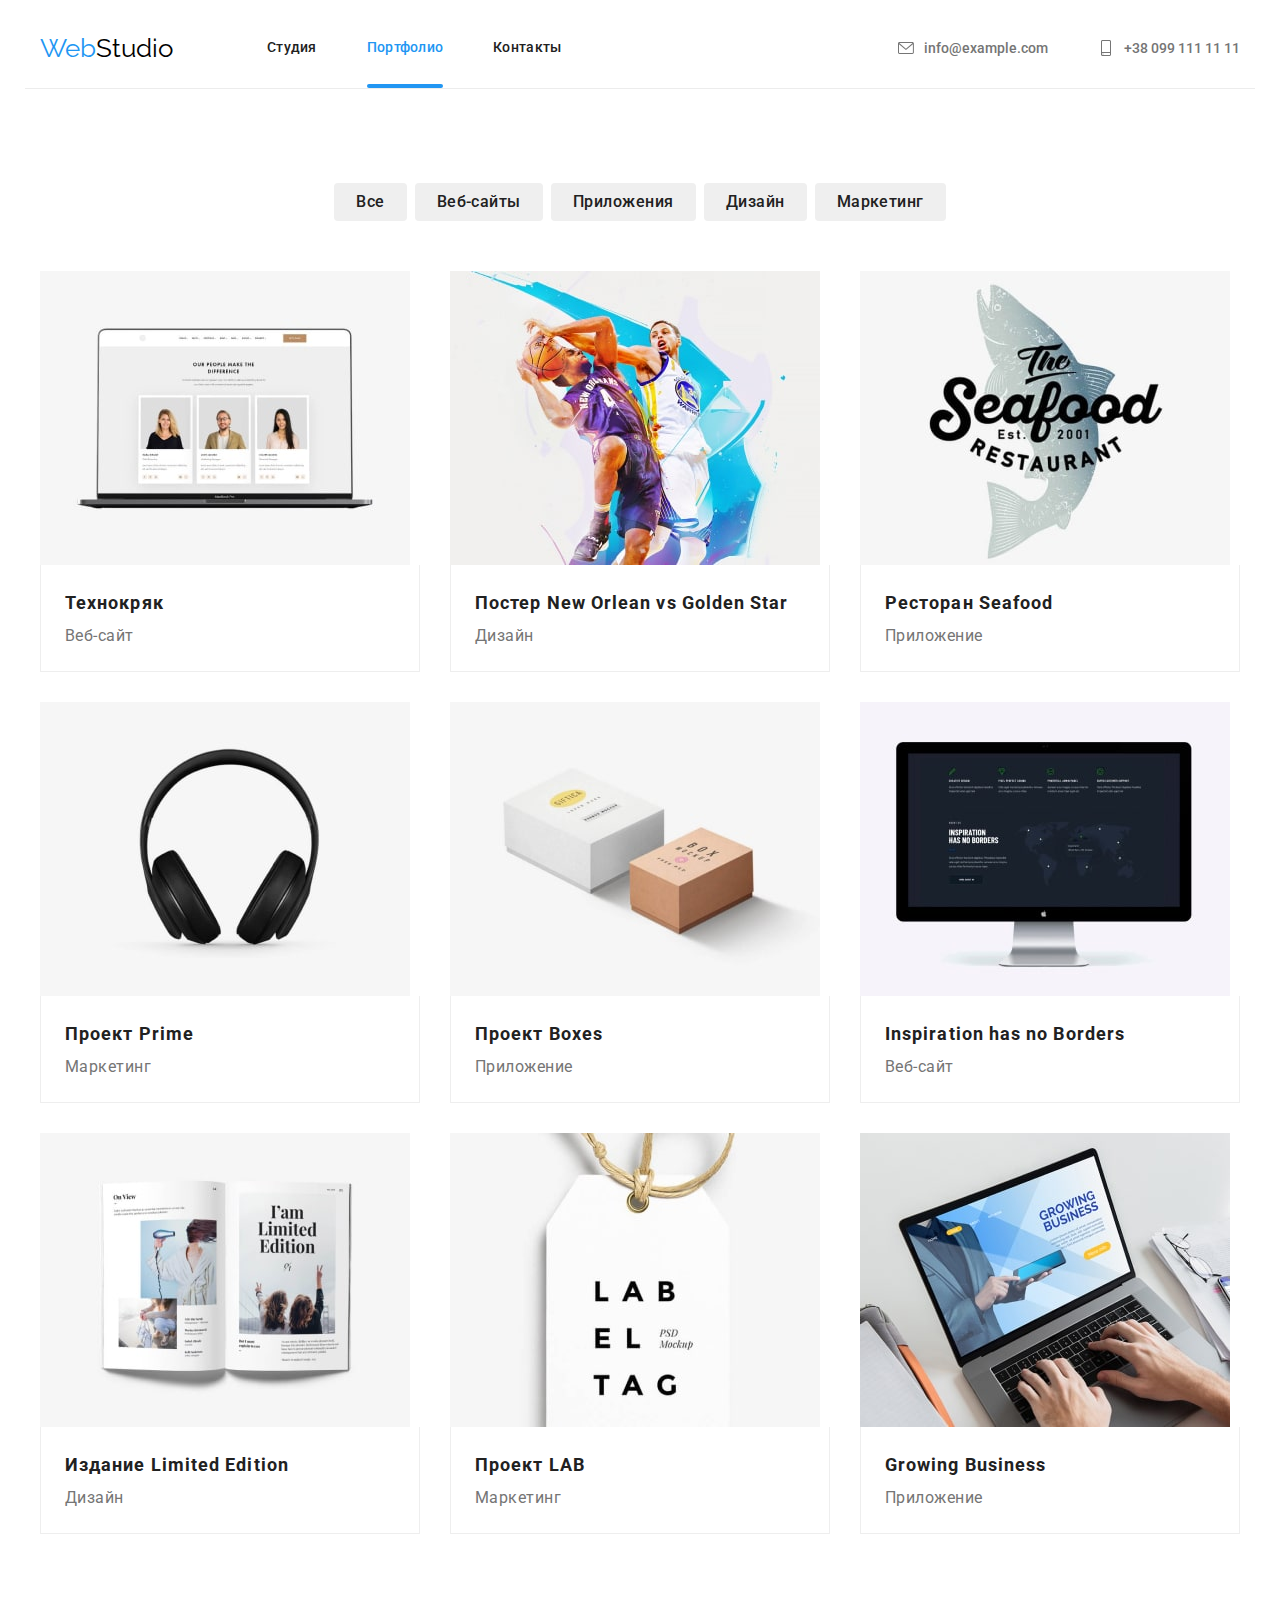
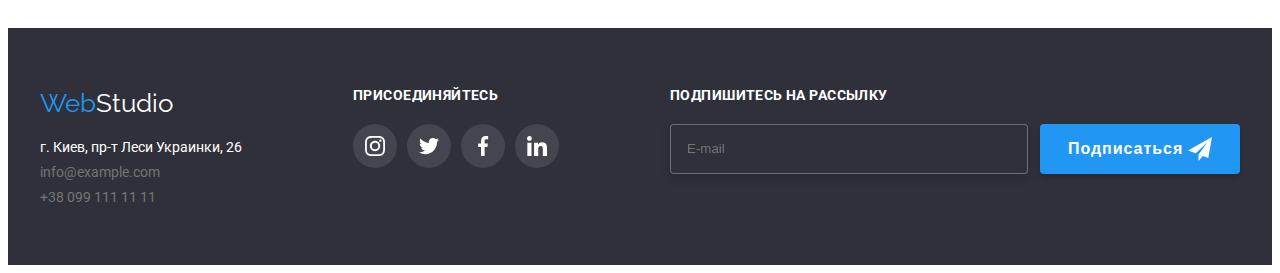
==== portfolio.html @ 2112f120 "DZ 7 v.1" ====
<!DOCTYPE html>
<html lang="ru">
  <!------------- Цей файл є домашнім завданням № 4--------------->
  <head>
    <meta charset="UTF-8" />
    <meta http-equiv="X-UA-Compatible" content="IE=edge" />
    <meta name="viewport" content="width=device-width, initial-scale=1.0" />
    <link rel="preconnect" href="https://fonts.googleapis.com" />
    <link rel="preconnect" href="https://fonts.gstatic.com" crossorigin />
    <link
      href="https://fonts.googleapis.com/css2?family=Raleway:wght@700&family=Roboto:wght@400;500;700;900&display=swap"
      rel="stylesheet"
    />
    <!-- <link rel="stylesheet" href="./css/reset.css" /> -->
    <link
      rel="stylesheet"
      href="https://cdnjs.cloudflare.com/ajax/libs/modern-normalize/1.1.0/modern-normalize.min.css"
      integrity="sha512-wpPYUAdjBVSE4KJnH1VR1HeZfpl1ub8YT/NKx4PuQ5NmX2tKuGu6U/JRp5y+Y8XG2tV+wKQpNHVUX03MfMFn9Q=="
      crossorigin="anonymous"
      referrerpolicy="no-referrer"
    />
    <link rel="stylesheet" href="./css/styles.css" />
    <title>Portfolio</title>
  </head>
  <body>
    <!------- Шапка ------------------->
    <header>
      <div class="container container-header">
        <nav class="navigation">
          <a class="logo link" href="./index.html" lang="en"
            >Web<span class="logo-bl">Studio</span></a
          >
          <ul class="site-navigatioin">
            <li class="site-nav-item">
              <a href="./index.html" class="link link-studio">Студия</a>
            </li>
            <li class="site-nav-item">
              <a href="./portfolio.html" class="link link-portfolio current"
                >Портфолио</a
              >
            </li>
            <li class="site-nav-item">
              <a href="#contacts" class="link link-contacts">Контакты</a>
            </li>
          </ul>
        </nav>

        <ul class="contacts-header">
          <li class="item-contacts-header">
            <a
              href="mailto:info@example.com"
              class="link link-mail mail-header"
            >
              <svg class="icon icon-header" width="16" height="16">
                <use href="./images/icons.svg#icon-envelope"></use>
              </svg>
              info@example.com
            </a>
          </li>
          <li class="item-contacts-header">
            <a href="tel:+380991111111" class="link link-tel tel-header">
              <svg class="icon icon-header" width="16" height="16">
                <use href="./images/icons.svg#icon-smartphone"></use>
              </svg>
              +38 099 111 11 11
            </a>
          </li>
        </ul>
      </div>
    </header>
    <!--------------- Основний контент -------------------->
    <main class="container">
      <h1 class="hidden-title">Наши работы</h1>
      <div class="section">
        <ul class="list-button list">
          <li class="item-list-button">
            <button type="button" class="all-project-btn btn-filter">
              Все
            </button>
          </li>
          <li class="item-list-button">
            <button type="button" class="type-project-btn btn-filter">
              Веб-сайты
            </button>
          </li>
          <li class="item-list-button">
            <button type="button" class="type-project-btn btn-filter">
              Приложения
            </button>
          </li>
          <li class="item-list-button">
            <button type="button" class="type-project-btn btn-filter">
              Дизайн
            </button>
          </li>
          <li class="item-list-button">
            <button type="button" class="type-project-btn btn-filter">
              Маркетинг
            </button>
          </li>
        </ul>

        <ul class="list list-project">
          <li class="item-list-project">
            <div class="item-project-wraper">
              <img
                src="./images/tehnocrack-min.jpg"
                alt="На мониторе компьютера изображены фото троих людей"
                width="370"
              />
              <p class="about-project">
                Технокряк это современная площадка распространения коронавируса.
                Компании используют эту платформу для цифрового шпионажа и атак
                на защищённые сервера конкурентов.
              </p>
            </div>
            <div class="text-project">
              <h2 class="name-project">Технокряк</h2>
              <p class="type-project">Веб-сайт</p>
            </div>
          </li>
          <li class="item-list-project">
            <div class="item-project-wraper">
              <img
                src="./images/poster-min.jpg"
                alt="Два баскетболиста в борьбе за мяч"
                width="370"
              />
              <p class="about-project">
                Технокряк это современная площадка распространения коронавируса.
                Компании используют эту платформу для цифрового шпионажа и атак
                на защищённые сервера конкурентов.
              </p>
            </div>
            <div class="text-project">
              <h2 class="name-project">
                Постер <span lang="en">New Orlean vs Golden Star</span>
              </h2>
              <p class="type-project">Дизайн</p>
            </div>
          </li>
          <li class="item-list-project">
            <div class="item-project-wraper">
              <img
                src="./images/restaurant-min.jpg"
                alt="Логотип рыбного ресторана в виде рыбы"
                width="370"
              />
              <p class="about-project">
                Технокряк это современная площадка распространения коронавируса.
                Компании используют эту платформу для цифрового шпионажа и атак
                на защищённые сервера конкурентов.
              </p>
            </div>
            <div class="text-project">
              <h2 class="name-project">
                Ресторан <span lang="en">Seafood</span>
              </h2>
              <p class="type-project">Приложение</p>
            </div>
          </li>
          <li class="item-list-project">
            <div class="item-project-wraper">
              <img
                src="./images/headphone-min.jpg"
                alt="Наушники черного цвета"
                width="370"
              />
              <p class="about-project">
                Технокряк это современная площадка распространения коронавируса.
                Компании используют эту платформу для цифрового шпионажа и атак
                на защищённые сервера конкурентов.
              </p>
            </div>
            <div class="text-project">
              <h2 class="name-project">Проект <span lang="en">Prime</span></h2>
              <p class="type-project">Маркетинг</p>
            </div>
          </li>
          <li class="item-list-project">
            <div class="item-project-wraper">
              <img
                src="./images/boxes-min.jpg"
                alt="Изображены две картонные коробки"
                width="370"
              />
              <p class="about-project">
                Технокряк это современная площадка распространения коронавируса.
                Компании используют эту платформу для цифрового шпионажа и атак
                на защищённые сервера конкурентов.
              </p>
            </div>
            <div class="text-project">
              <h2 class="name-project">Проект <span lang="en">Boxes</span></h2>
              <p class="type-project">Приложение</p>
            </div>
          </li>
          <li class="item-list-project">
            <div class="item-project-wraper">
              <img
                src="./images/display-min.jpg"
                alt="Изображение монитора компьютера с открытой веб-страницей"
                width="370"
              />
              <p class="about-project">
                Технокряк это современная площадка распространения коронавируса.
                Компании используют эту платформу для цифрового шпионажа и атак
                на защищённые сервера конкурентов.
              </p>
            </div>
            <div class="text-project">
              <h2 class="name-project" lang="en">Inspiration has no Borders</h2>
              <p class="type-project">Веб-сайт</p>
            </div>
          </li>
          <li class="item-list-project">
            <div class="item-project-wraper">
              <img
                src="./images/limedition-min.jpg"
                alt="Страницы журнала"
                width="370"
              />
              <p class="about-project">
                Технокряк это современная площадка распространения коронавируса.
                Компании используют эту платформу для цифрового шпионажа и атак
                на защищённые сервера конкурентов.
              </p>
            </div>
            <div class="text-project">
              <h2 class="name-project">
                Издание <span lang="en">Limited Edition</span>
              </h2>
              <p class="type-project">Дизайн</p>
            </div>
          </li>
          <li class="item-list-project">
            <div class="item-project-wraper">
              <img
                src="./images/label-min.jpg"
                alt="Изображение бирки с веревочкой"
                width="370"
              />
              <p class="about-project">
                Технокряк это современная площадка распространения коронавируса.
                Компании используют эту платформу для цифрового шпионажа и атак
                на защищённые сервера конкурентов.
              </p>
            </div>
            <div class="text-project">
              <h2 class="name-project">Проект LAB</h2>
              <p class="type-project">Маркетинг</p>
            </div>
          </li>
          <li class="item-list-project">
            <div class="item-project-wraper">
              <img
                src="./images/laptop-min.jpg"
                alt="Изображение монитора компьютера с запущеным приложением"
                width="370"
              />
              <p class="about-project">
                Технокряк это современная площадка распространения коронавируса.
                Компании используют эту платформу для цифрового шпионажа и атак
                на защищённые сервера конкурентов.
              </p>
            </div>
            <div class="text-project">
              <h2 class="name-project" lang="en">Growing Business</h2>
              <p class="type-project">Приложение</p>
            </div>
          </li>
        </ul>
      </div>
    </main>

    <!---------------------------------- Підвал з контакатами ----------------------------->

    <footer class="footer-site">
      <div class="container container-footer">
        <div class="footer-left">
          <a class="logo link logo-footer" href="./index.html"
            >Web<span class="logo-wh">Studio</span></a
          >
          <address id="contacts">
            <ul class="list-contacts list">
              <li class="item-contacts-footer">
                <a
                  href="https://www.google.com/maps/place/%D0%B1%D1%83%D0%BB%D1%8C%D0%B2%D0%B0%D1%80+%D0%9B%D0%B5%D1%81%D1%96+%D0%A3%D0%BA%D1%80%D0%B0%D1%97%D0%BD%D0%BA%D0%B8,+26,+%D0%9A%D0%B8%D1%97%D0%B2,+02000/@50.4265807,30.5361971,17z/data=!3m1!4b1!4m5!3m4!1s0x40d4cf0e033ecbe9:0x57a4dffefec77da0!8m2!3d50.4265807!4d30.5383858"
                  target="_blank"
                  rel="noopener, noreferrer"
                  class="link link-map"
                  >г. Киев, пр-т Леси Украинки, 26</a
                >
              </li>
              <li class="item-contacts-footer">
                <a href="mailto:info@example.com" class="link link-mail"
                  >info@example.com</a
                >
              </li>
              <li class="item-contacts-footer">
                <a href="tel:+380991111111" class="link link-tel"
                  >+38 099 111 11 11</a
                >
              </li>
            </ul>
          </address>
        </div>

        <div class="social-links-footer">
          <b class="social-links-text">Присоединяйтесь</b>
          <ul class="list-social-links list-social-links-footer">
            <li class="item-list-social-links">
              <a
                href="http://www.instagram.com"
                target="_blank"
                rel="noopener, noreferrer"
                class="link social-link social-link-footer"
              >
                <svg class="icon-social-link">
                  <use href="./images/icons.svg#icon-instagram"></use>
                </svg>
              </a>
            </li>
            <li class="item-list-social-links">
              <a
                href="http://twitter.com"
                target="_blank"
                rel="noopener, noreferrer"
                class="link social-link social-link-footer"
              >
                <svg class="icon-social-link">
                  <use href="./images/icons.svg#icon-twitter"></use>
                </svg>
              </a>
            </li>
            <li class="item-list-social-links">
              <a
                href="http://www.facebook.com"
                target="_blank"
                rel="noopener, noreferrer"
                class="link social-link social-link-footer"
              >
                <svg class="icon-social-link">
                  <use href="./images/icons.svg#icon-facebook"></use>
                </svg>
              </a>
            </li>
            <li class="item-list-social-links">
              <a
                href="http://www.linkedin.com"
                target="_blank"
                rel="noopener, noreferrer"
                class="link social-link social-link-footer"
              >
                <svg class="icon-social-link">
                  <use href="./images/icons.svg#icon-linkedin"></use>
                </svg>
              </a>
            </li>
          </ul>
        </div>
        <div class="footer-right">
          <b class="subscribe-title">Подпишитесь на рассылку</b>
          <form class="form-input-email-footer" action="">
            <input
              class="input-email-footer"
              type="email"
              name=""
              id=""
              placeholder="E-mail"
              required
            />
            <button type="submit" class="btn-send-email">
              Подписаться
              <svg width="24" height="24">
                <use href="images/icons.svg#icon-send"></use>
              </svg>
            </button>
          </form>
        </div>
      </div>
    </footer>
  </body>
</html>
---- css/styles.css ----
body {
  font-family: "Roboto", sans-serif;
  color: var(--basic-text);
  background-color: var(--color-logo-wh);
  font-size: 14px;
}

.hidden-title {
  width: 1px;
  height: 1px;
  overflow: hidden;
  margin: 0;
  opacity: 0;
  margin-top: -1px;
}

h1,
h2,
h3,
h4,
h5,
h6,
p,
ul {
  margin: 0;
  padding: 0;
  border: 0;
  font-size: 100%;
  font: inherit;
  vertical-align: baseline;
  list-style: none;
}

img {
  display: block;
}

button {
  border: none;
  border-radius: 4px;
  transition: var(--time-eff);
}

:root {
  --accent-color: #2196f3;
  --color-logo-bl: #000000;
  --color-logo-wh: #ffffff;
  --color-title: #212121;
  --basic-text: #757575;
  --footer-background: #2f303a;
  --hero-backgraund: #c4c4c4;
  --background-wh: #f5f4fa;
  --fill-social-icon: #afb1b8;
  --background-social-footer: #ffffff1a;
  --time-eff: 250ms cubic-bezier(0.4, 0, 0.2, 1);
}

.container {
  width: 1200px;
  padding: 0 15px;
  margin: 0 auto;
}

.container-header {
  display: flex;
  justify-content: space-between;
  align-items: center;
  border-bottom: 1px solid #ececec;
}

.navigation {
  display: flex;
}

.logo {
  color: var(--accent-color);
  font-family: "Raleway", sans-serif;
  font-size: 26px;
  line-height: 1.19;
  text-decoration: none;
  display: flex;
  align-items: center;
}

.logo-bl {
  color: var(--color-logo-bl);
}

.logo-wh {
  color: var(--color-logo-wh);
}

.site-navigatioin {
  font-weight: 500;
  font-size: 14px;
  line-height: 1.14;
  letter-spacing: 0.02em;
  display: flex;
  align-items: center;
  margin-left: 94px;
}

.site-nav-item:not(:last-child) {
  margin-right: 50px;
}

.link-studio,
.link-portfolio,
.link-contacts {
  color: var(--color-title);
  padding: 32px 0;
  display: block;
  position: relative;
}

.link-studio.current::after,
.link-portfolio.current::after {
  content: "";
  position: absolute;
  width: 100%;
  height: 4px;
  border-radius: 2px;
  bottom: 0;
  left: 0;
  background-color: var(--accent-color);
}

.item-contacts-header:not(:last-child) {
  margin-right: 50px;
}

.link {
  text-decoration: none;
  font-style: normal;
  transition: var(--time-eff);
}

.link:hover,
.link:focus {
  color: var(--accent-color);
}

.link:corner-present(link) {
  color-adjust: var(--accent-color);
}

.link:current(link) {
  color: var(--accent-color);
}

.current {
  color: var(--accent-color);
}

.link-tel,
.link-mail {
  color: var(--basic-text);
}

.contacts-header {
  display: flex;
  font-weight: 500;
  align-items: center;
}

.mail-header,
.tel-header {
  display: flex;
  align-items: center;
}

.icon {
  display: block;
  fill: currentColor;
}

.icon-header {
  margin-right: 10px;
}

.icon:hover {
  fill: var(--accent-color);
}

/* ? Підвал сайту */

.footer-site {
  background-color: var(--footer-background);
  padding: 60px 0px;
}

.logo-footer {
  margin-bottom: 20px;
}

.link-map {
  color: var(--color-logo-wh);
}

.item-contacts-footer:not(:last-child) {
  margin-bottom: 9px;
}

.container-footer {
  display: flex;
  justify-content: space-between;
}

.footer-left,
.social-links-footer,
.footer-right {
  display: block;
}

.social-links-text,
.subscribe-title {
  font-weight: 700;
  font-size: 14px;
  line-height: 1.14;
  letter-spacing: 0.03em;
  text-transform: uppercase;
  color: var(--color-logo-wh);
  margin-bottom: 20px;
  display: block;
}

.input-email-footer {
  height: 50px;
  width: 358px;
  border: 1px solid rgba(255, 255, 255, 0.3);
  box-sizing: border-box;
  filter: drop-shadow(0px 4px 4px rgba(0, 0, 0, 0.15));
  border-radius: 4px;
  background-color: #2f303a;
  padding-left: 16px;
  color: #ffffff;
  margin-right: 12px;
}

.input-email-footer:focus {
  outline: none;
}

.btn-send-email {
  background-color: var(--accent-color);
  width: 200px;
  height: 50px;
  font-weight: 700;
  font-size: 16px;
  line-height: 1.87;
  letter-spacing: 0.06em;
  color: #ffffff;
  box-shadow: 0px 4px 4px rgba(0, 0, 0, 0.15);
  border-radius: 4px;
  cursor: pointer;
  padding: 10px 28px;
  display: flex;
  align-items: center;
  justify-content: space-between;
}

.form-input-email-footer {
  display: flex;
  align-items: center;
}

/*        !Основний контент     */

.hero {
  background-color: var(--hero-backgraund);
  padding: 200px 0;

  background-image: linear-gradient(
      rgba(47, 48, 58, 0.4),
      rgba(47, 48, 58, 0.4)
    ),
    url(../images/img-bg.jpg);
  background-repeat: no-repeat;
  background-position: center;
  background-size: 1600px;
}

.title-hero {
  color: var(--color-logo-wh);
  font-weight: 900;
  font-size: 44px;
  line-height: 1.36;
  text-align: center;
  letter-spacing: 0.06em;
  text-transform: uppercase;
  max-width: 650px;
  margin: 0 auto;
  margin-bottom: 30px;
}

.btn-text {
  background-color: var(--accent-color);
  color: var(--color-logo-wh);
  font-family: inherit;
  font-weight: 700;
  font-size: 16px;
  line-height: 1.87;
  letter-spacing: 0.06em;
  cursor: pointer;
  display: block;
  margin: 0 auto;
  padding: 10px 32px;
}

.section {
  padding: 94px 0px;
}

.features {
  padding-bottom: 0px;
}

.features-list {
  display: flex;
  justify-content: space-between;
}

.item-features-list:not(:last-child) {
  margin-right: 30px;
}

.features-list-title {
  font-weight: 700;
  font-size: 14px;
  line-height: 1.14;
  letter-spacing: 0.03em;
  text-transform: uppercase;
  margin-bottom: 10px;
  color: var(--color-title);
}
.features-list-text {
  font-size: 14px;
  line-height: 1.71;
  letter-spacing: 0.03em;
  color: var(--basic-text);
}

.item-feautures-logo {
  width: 270px;
  height: 120px;
  display: flex;
  justify-content: center;
  align-items: center;
  background-color: var(--background-wh);
  border-radius: 4px;
  margin-bottom: 30px;
}

/* Чем мы занимаемся */
.we-intereses-title,
.our-team-title,
.our-clients-title {
  font-weight: 700;
  font-size: 36px;
  line-height: 1.16;
  letter-spacing: 0.03em;
  color: var(--color-title);
  margin-bottom: 50px;
  text-align: center;
}

.we-intereses-list {
  display: flex;
  justify-content: space-between;
}

.title-item-we-intereses-list {
  position: relative;
  bottom: 70px;
  background-color: #2f303acc;
  width: 100%;
  display: inline-block;
  padding: 27px 0;
  text-align: center;
  font-weight: bold;
  font-size: 14px;
  line-height: 1.14;
  letter-spacing: 0.03em;
  text-transform: uppercase;
  color: var(--color-logo-wh);
}

/* Секія "Наша команда" */

.our-team {
  background-color: var(--background-wh);
}

.our-team-list {
  display: flex;
  justify-content: space-between;
}

.our-team-list-item {
  background: var(--color-logo-wh);
  box-shadow: 0px 1px 3px rgba(0, 0, 0, 0.12), 0px 1px 1px rgba(0, 0, 0, 0.14),
    0px 2px 1px rgba(0, 0, 0, 0.2);
  border-radius: 0px 0px 4px 4px;
}

.our-team-text {
  margin: 0;
  margin: 30px auto 0;
  text-align: center;
}

.name-person {
  font-weight: 500;
  font-size: 16px;
  line-height: 1.19;
  letter-spacing: 0.03em;
  color: var(--color-title);
}

.position {
  font-size: 16px;
  line-height: 1.19;
  letter-spacing: 0.03em;
}

.section-social-links {
  padding: 16px 0 30px;
}

.list-social-links {
  display: flex;
  justify-content: center;
}

.item-list-social-links:not(:last-child) {
  margin-right: 10px;
}

.social-link {
  display: flex;
  width: 44px;
  height: 44px;
  color: var(--fill-social-icon);
  background-color: var(--color-logo-wh);
  border-radius: 50%;
  justify-content: center;
  align-items: center;
}

.icon-social-link {
  width: 20px;
  height: 20px;
  fill: currentColor;
  display: block;
}

.social-link:hover {
  color: var(--color-logo-wh);
  background-color: var(--accent-color);
}

.social-link-footer {
  color: var(--color-logo-wh);
  background-color: var(--background-social-footer);
}

/* Постоянные клиенты */

.our-clients-list {
  display: flex;
  justify-content: space-between;
}

.client-link {
  display: block;
  color: var(--fill-social-icon);
  background-color: var(--color-logo-wh);
  justify-content: center;
  align-items: center;
  border: 1px solid var(--fill-social-icon);
  border-radius: 4px;
}

.icon-client {
  padding: 16px 32px;
  width: 170px;
  height: 92px;
  fill: currentColor;
  display: block;
}

.client-link:hover {
  border-color: var(--accent-color);
  fill: currentColor;
}

/*            Портфолио                */

.list-button {
  display: flex;
  justify-content: center;
  margin-bottom: 50px;
}

.item-list-button:not(:last-child) {
  margin-right: 8px;
}

.btn-filter {
  font-family: inherit;
  font-weight: 500;
  font-size: 16px;
  line-height: 1.62;
  text-align: center;
  letter-spacing: 0.03em;
  cursor: pointer;
  color: var(--color-title);
  padding: 6px 22px;
}

.btn-filter:hover,
.btn-filter:focus {
  color: var(--color-logo-wh);
  background-color: var(--accent-color);
}

.btn-text:hover,
.btn-text:focus {
  color: var(--color-logo-wh);
  background-color: #188ce8;
}

.btn-filter:hover,
.btn-filter:focus {
  box-shadow: 0px 3px 1px rgba(0, 0, 0, 0.1), 0px 1px 2px rgba(0, 0, 0, 0.08),
    0px 2px 2px rgba(0, 0, 0, 0.12);
  border-radius: 4px;
}

.name-project {
  font-size: 18px;
  line-height: 2;
  letter-spacing: 0.06em;
  color: var(--color-title);
  font-weight: 700;
}

.type-project {
  font-size: 16px;
  line-height: 1.87;
  letter-spacing: 0.03em;
  color: var(--basic-text);
}

.list-project {
  display: flex;
  flex-wrap: wrap;
  margin-left: -30px;
  margin-top: -30px;
}

.item-list-project {
  flex-basis: calc(100% / 3 - 30px);
  margin-left: 30px;
  margin-top: 30px;
  transition: var(--time-eff);
}

.item-list-project:hover {
  box-shadow: 0px 1px 1px rgba(0, 0, 0, 0.12), 0px 4px 4px rgba(0, 0, 0, 0.06),
    1px 4px 6px rgba(0, 0, 0, 0.16);
}

.text-project {
  border: solid 1px #eeeeee;
  border-top: none;
  padding: 20px 24px;
}

.item-project-wraper {
  position: relative;
  overflow: hidden;
}

.item-list-project:hover .about-project {
  transform: translateY(0);
}

.about-project {
  position: absolute;
  background: #2196f3e5;
  color: #ffffff;
  font-size: 18px;
  top: 0;
  line-height: 1.56;
  letter-spacing: 0.03em;
  padding: 63px 24px;
  height: 100%;
  transform: translateY(100%);
  transition: var(--time-eff);
}

/* M  O  D  A  L */

.backdrop {
  position: fixed;
  top: 0;
  width: 100vw;
  height: 100vh;
  background-color: rgba(0, 0, 0, 0.2);
  transition: var(--time-eff);
}

.is-hidden {
  visibility: hidden;
  opacity: 0;
  pointer-events: none;
  transform: scale(0.5);
}

.modal {
  width: 528px;
  min-height: 582px;
  background-color: var(--color-logo-wh);
  position: absolute;
  top: 50%;
  left: 50%;
  border-radius: 4px;
  box-shadow: 0px 1px 3px rgba(0, 0, 0, 0.12), 0px 1px 1px rgba(0, 0, 0, 0.14),
    0px 2px 1px rgba(0, 0, 0, 0.2);
  transform: translate(-50%, -50%) scale(1);
  transition: var(--time-eff);
  padding: 40px;
}

.modal-close {
  width: 30px;
  height: 30px;
  border-radius: 50%;
  background: var(--color-logo-wh);
  border: 1px solid rgba(0, 0, 0, 0.1);
  box-sizing: border-box;
  display: flex;
  flex-direction: column;
  justify-content: center;
  align-items: center;
  position: absolute;
  top: 8px;
  right: 8px;
  transition: var(--time-eff);
}

.modal-close:hover,
.modal-close:focus {
  box-shadow: 0px 2px 1px 0px #00000033, 0px 1px 1px 0px #00000024,
    0px 1px 3px 0px #0000001f;
  cursor: pointer;
  fill: var(--accent-color);
}

/* FORM Modal Window */

.title-modal-form {
  font-weight: 700;
  font-size: 20px;
  line-height: 1.15;
  text-align: center;
  letter-spacing: 0.03em;
  color: var(--color-title);
  margin-bottom: 12px;
}

.form-field {
  margin-bottom: 10px;
  font-size: 12px;
  line-height: 1.17;
  letter-spacing: 0.01em;
  color: #757575;
}

.input-wraper {
  position: relative;
  margin-top: 4px;
}

.input {
  width: 100%;
  height: 40px;
  outline: none;
  padding-left: 42px;
  border: 1px solid rgba(33, 33, 33, 0.2);
  box-sizing: border-box;
  border-radius: 4px;
  font-size: 16px;
  transition: var(--time-eff);
}

.input-icon {
  position: absolute;
  top: 50%;
  left: 12px;
  transform: translateY(-50%);
  fill: var(--color-title);
  transition: var(--time-eff);
}

.input-name:focus,
.input-phone:focus,
.input-email:focus,
.input-coment:focus {
  border-color: #2196f3;
}

.input-name:focus + .input-icon-person,
.input-phone:focus + .input-icon-phone,
.input-email:focus + .input-icon-email {
  fill: #2196f3;
}

.form-field-coment {
  margin-bottom: 20px;
}

.input-coment {
  height: 120px;
  padding: 12px 16px;
  resize: none;
  font-size: 12px;
  line-height: 1.17;
  letter-spacing: 0.01em;
  color: rgba(117, 117, 117, 0.5);
  margin-top: 4px;
}

.form-field-checkbox {
  margin: 0 auto 30px;
}

.label-checkbox {
  position: relative;
  font-size: 14px;
  line-height: 1.71;
  letter-spacing: 0.03em;
  color: #757575;
  margin-left: 35px;
}

.visualy-hidden {
  position: absolute;
  width: 1px;
  height: 1px;
  margin: -1px;
  padding: 0;
  overflow: hidden;
  border: 0;
  clip: rect(0 0 0 0);
}

.icon-checkbox {
  width: 16px;
  height: 15px;
  border-radius: 4px;
  border: solid var(--color-title) 2px;
  display: inline-block;
  position: absolute;
  top: 0;
  left: -25px;
  display: flex;
}

/* .input-checkbox:checked + .icon-checkbox {
  background-image: url(../images/icon-check.svg);
  background-color: var(--accent-color);
  border-color: var(--accent-color);
  border: none;
} */

.input-checkbox:checked + .icon-checkbox {
  background-color: var(--accent-color);
  border-color: var(--accent-color);
  border: none;
}

.icon-check {
  fill: transparent;
}

.input-checkbox:checked + .icon-checkbox .icon-check {
  align-items: center;
  justify-content: center;
  fill: #ffffff;
}

.link-checkbox {
  color: var(--accent-color);
  border-bottom: solid 1px var(--accent-color);
}

.btn-modal {
  padding: 10px 55px;
  box-shadow: 0px 4px 4px rgba(0, 0, 0, 0.15);
  bottom: 0;
  position: relative;
  margin: 0 auto;
}
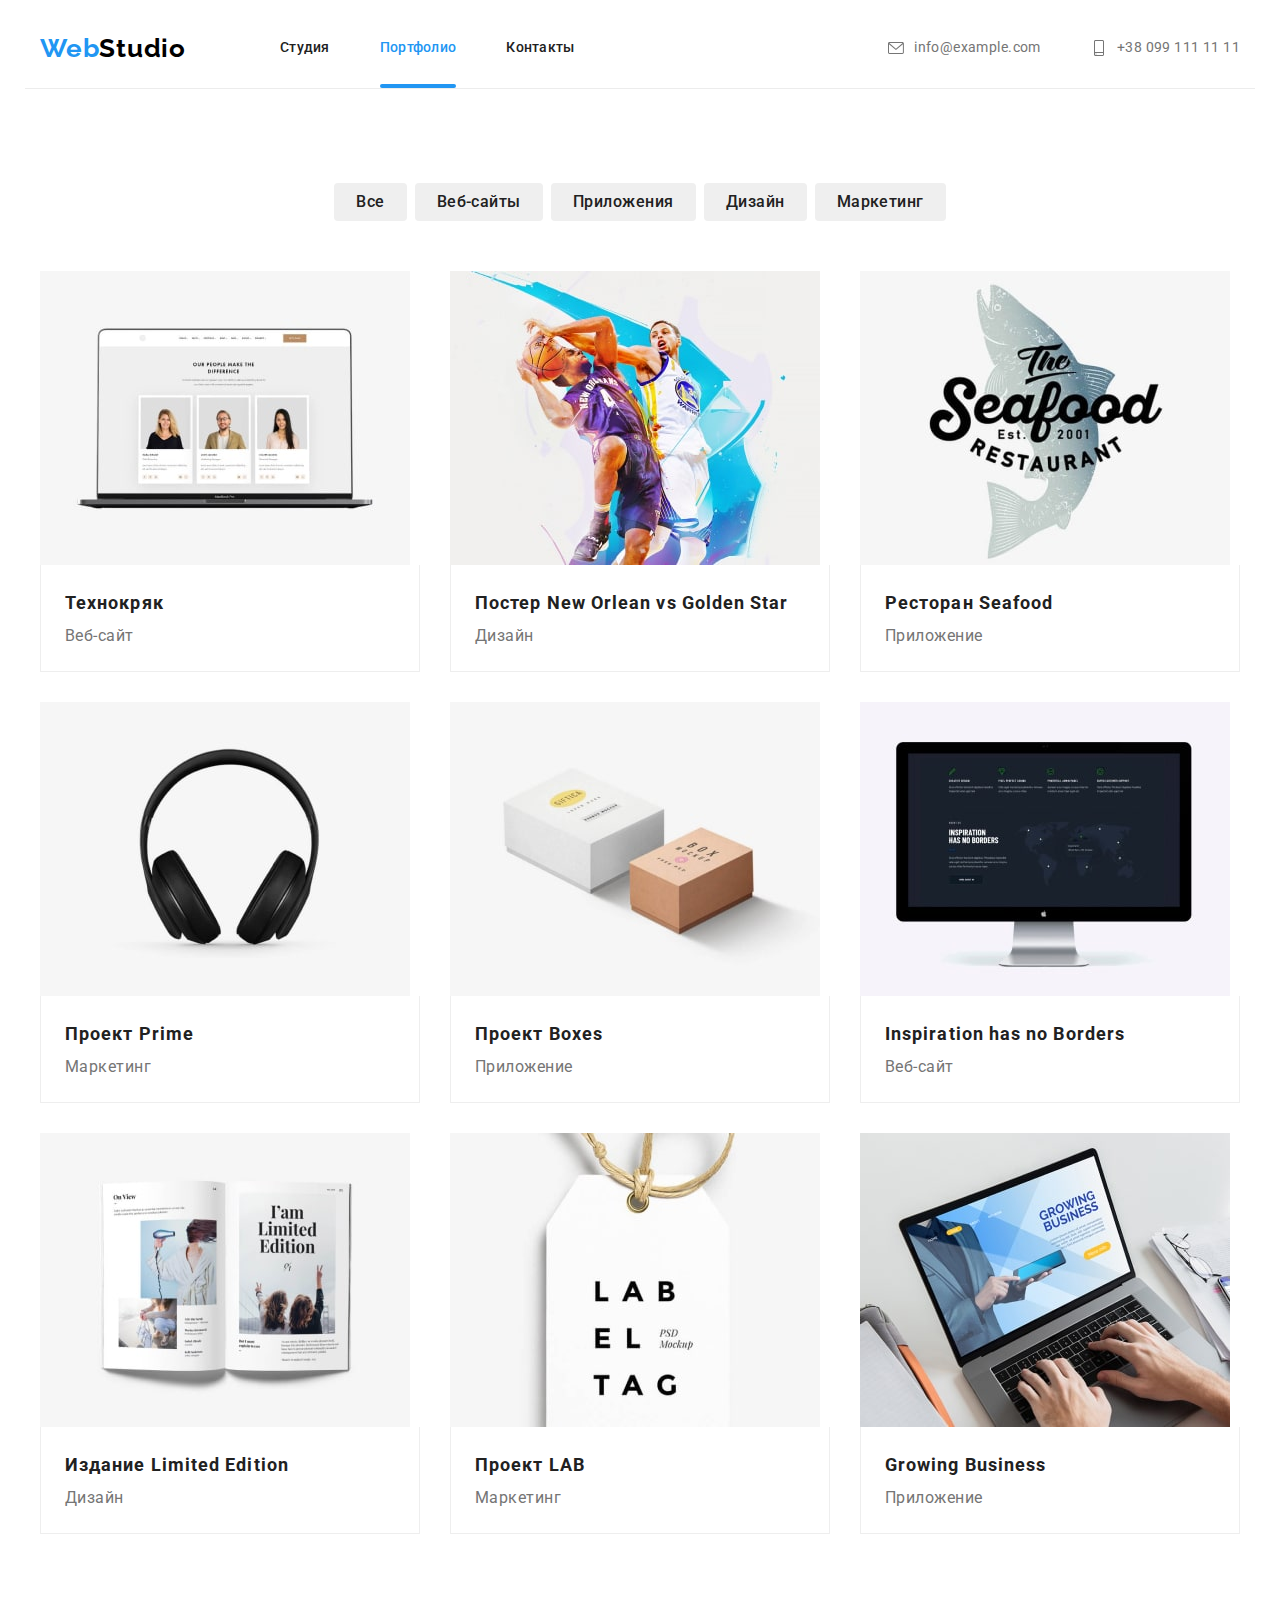
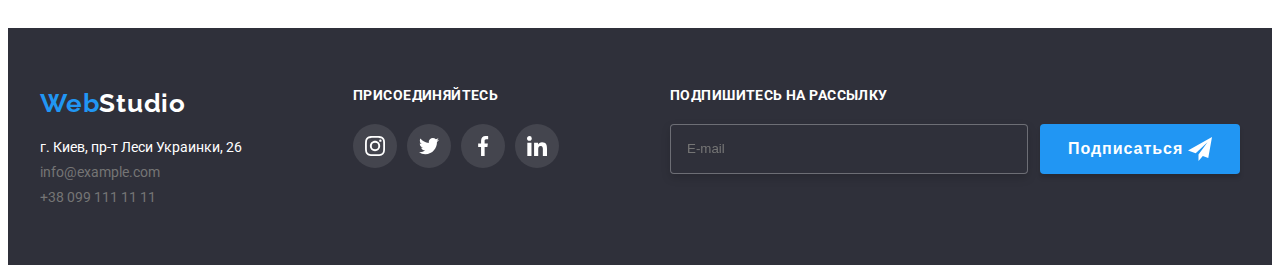
==== commit 3ee26e8d: "DZ 7 v.2.0" ====
--- a/portfolio.html
+++ b/portfolio.html
@@ -11,7 +11,6 @@
       href="https://fonts.googleapis.com/css2?family=Raleway:wght@700&family=Roboto:wght@400;500;700;900&display=swap"
       rel="stylesheet"
     />
-    <!-- <link rel="stylesheet" href="./css/reset.css" /> -->
     <link
       rel="stylesheet"
       href="https://cdnjs.cloudflare.com/ajax/libs/modern-normalize/1.1.0/modern-normalize.min.css"
@@ -19,47 +18,54 @@
       crossorigin="anonymous"
       referrerpolicy="no-referrer"
     />
-    <link rel="stylesheet" href="./css/styles.css" />
+
+    <link rel="stylesheet" href="./css/main.min.css" />
+
     <title>Portfolio</title>
   </head>
   <body>
     <!------- Шапка ------------------->
     <header>
-      <div class="container container-header">
+      <div class="container header__container">
         <nav class="navigation">
           <a class="logo link" href="./index.html" lang="en"
-            >Web<span class="logo-bl">Studio</span></a
+            >Web<span class="logo--black">Studio</span></a
           >
-          <ul class="site-navigatioin">
-            <li class="site-nav-item">
-              <a href="./index.html" class="link link-studio">Студия</a>
-            </li>
-            <li class="site-nav-item">
-              <a href="./portfolio.html" class="link link-portfolio current"
+          <ul class="navigation__list">
+            <li class="navigation__item">
+              <a href="./index.html" class="link navigation__link">Студия</a>
+            </li>
+            <li class="navigation__item">
+              <a
+                href="./portfolio.html"
+                class="link navigation__link navigation__link--active"
                 >Портфолио</a
               >
             </li>
-            <li class="site-nav-item">
-              <a href="#contacts" class="link link-contacts">Контакты</a>
+            <li class="navigation__item">
+              <a href="#contacts" class="link navigation__link">Контакты</a>
             </li>
           </ul>
         </nav>
 
-        <ul class="contacts-header">
-          <li class="item-contacts-header">
+        <ul class="header-contact">
+          <li class="header-contact__item">
             <a
               href="mailto:info@example.com"
-              class="link link-mail mail-header"
+              class="link header-contact__mail link-mail"
             >
-              <svg class="icon icon-header" width="16" height="16">
+              <svg class="icon header-contact__icon" width="16" height="16">
                 <use href="./images/icons.svg#icon-envelope"></use>
               </svg>
               info@example.com
             </a>
           </li>
-          <li class="item-contacts-header">
-            <a href="tel:+380991111111" class="link link-tel tel-header">
-              <svg class="icon icon-header" width="16" height="16">
+          <li class="header-contact__item">
+            <a
+              href="tel:+380991111111"
+              class="link header-contact__tel link-tel"
+            >
+              <svg class="icon header-contact__icon" width="16" height="16">
                 <use href="./images/icons.svg#icon-smartphone"></use>
               </svg>
               +38 099 111 11 11
@@ -68,222 +74,229 @@
         </ul>
       </div>
     </header>
-    <!--------------- Основний контент -------------------->
+    <!--!------------- PORTFOLIO -------------------->
     <main class="container">
       <h1 class="hidden-title">Наши работы</h1>
       <div class="section">
-        <ul class="list-button list">
-          <li class="item-list-button">
+        <ul class="portfolio-buttons__list">
+          <li class="portfolio-buttons__item">
             <button type="button" class="all-project-btn btn-filter">
               Все
             </button>
           </li>
-          <li class="item-list-button">
-            <button type="button" class="type-project-btn btn-filter">
+          <li class="portfolio-buttons__item">
+            <button type="button" class="web-project-btn btn-filter">
               Веб-сайты
             </button>
           </li>
-          <li class="item-list-button">
-            <button type="button" class="type-project-btn btn-filter">
+          <li class="portfolio-buttons__item">
+            <button type="button" class="app-project-btn btn-filter">
               Приложения
             </button>
           </li>
-          <li class="item-list-button">
-            <button type="button" class="type-project-btn btn-filter">
+          <li class="portfolio-buttons__item">
+            <button type="button" class="design-project-btn btn-filter">
               Дизайн
             </button>
           </li>
-          <li class="item-list-button">
-            <button type="button" class="type-project-btn btn-filter">
+          <li class="portfolio-buttons__item">
+            <button type="button" class="marketing-project-btn btn-filter">
               Маркетинг
             </button>
           </li>
         </ul>
-
-        <ul class="list list-project">
-          <li class="item-list-project">
-            <div class="item-project-wraper">
+        <!--!               LIST  PROJECT               -->
+        <ul class="list-project">
+          <li class="list-project__item">
+            <div class="list-project__wraper">
               <img
                 src="./images/tehnocrack-min.jpg"
                 alt="На мониторе компьютера изображены фото троих людей"
                 width="370"
               />
-              <p class="about-project">
-                Технокряк это современная площадка распространения коронавируса.
-                Компании используют эту платформу для цифрового шпионажа и атак
-                на защищённые сервера конкурентов.
-              </p>
-            </div>
-            <div class="text-project">
-              <h2 class="name-project">Технокряк</h2>
-              <p class="type-project">Веб-сайт</p>
-            </div>
-          </li>
-          <li class="item-list-project">
-            <div class="item-project-wraper">
+              <p class="list-project__about">
+                Технокряк это современная площадка распространения коронавируса.
+                Компании используют эту платформу для цифрового шпионажа и атак
+                на защищённые сервера конкурентов.
+              </p>
+            </div>
+            <div class="list-project__text">
+              <h2 class="list-project__name">Технокряк</h2>
+              <p class="list-project__type">Веб-сайт</p>
+            </div>
+          </li>
+
+          <li class="list-project__item">
+            <div class="list-project__wraper">
               <img
                 src="./images/poster-min.jpg"
                 alt="Два баскетболиста в борьбе за мяч"
                 width="370"
               />
-              <p class="about-project">
-                Технокряк это современная площадка распространения коронавируса.
-                Компании используют эту платформу для цифрового шпионажа и атак
-                на защищённые сервера конкурентов.
-              </p>
-            </div>
-            <div class="text-project">
-              <h2 class="name-project">
+              <p class="list-project__about">
+                Технокряк это современная площадка распространения коронавируса.
+                Компании используют эту платформу для цифрового шпионажа и атак
+                на защищённые сервера конкурентов.
+              </p>
+            </div>
+            <div class="list-project__text">
+              <h2 class="list-project__name">
                 Постер <span lang="en">New Orlean vs Golden Star</span>
               </h2>
-              <p class="type-project">Дизайн</p>
-            </div>
-          </li>
-          <li class="item-list-project">
-            <div class="item-project-wraper">
+              <p class="list-project__type">Дизайн</p>
+            </div>
+          </li>
+          <li class="list-project__item">
+            <div class="list-project__wraper">
               <img
                 src="./images/restaurant-min.jpg"
                 alt="Логотип рыбного ресторана в виде рыбы"
                 width="370"
               />
-              <p class="about-project">
-                Технокряк это современная площадка распространения коронавируса.
-                Компании используют эту платформу для цифрового шпионажа и атак
-                на защищённые сервера конкурентов.
-              </p>
-            </div>
-            <div class="text-project">
-              <h2 class="name-project">
+              <p class="list-project__about">
+                Технокряк это современная площадка распространения коронавируса.
+                Компании используют эту платформу для цифрового шпионажа и атак
+                на защищённые сервера конкурентов.
+              </p>
+            </div>
+            <div class="list-project__text">
+              <h2 class="list-project__name">
                 Ресторан <span lang="en">Seafood</span>
               </h2>
-              <p class="type-project">Приложение</p>
-            </div>
-          </li>
-          <li class="item-list-project">
-            <div class="item-project-wraper">
+              <p class="list-project__type">Приложение</p>
+            </div>
+          </li>
+          <li class="list-project__item">
+            <div class="list-project__wraper">
               <img
                 src="./images/headphone-min.jpg"
                 alt="Наушники черного цвета"
                 width="370"
               />
-              <p class="about-project">
-                Технокряк это современная площадка распространения коронавируса.
-                Компании используют эту платформу для цифрового шпионажа и атак
-                на защищённые сервера конкурентов.
-              </p>
-            </div>
-            <div class="text-project">
-              <h2 class="name-project">Проект <span lang="en">Prime</span></h2>
-              <p class="type-project">Маркетинг</p>
-            </div>
-          </li>
-          <li class="item-list-project">
-            <div class="item-project-wraper">
+              <p class="list-project__about">
+                Технокряк это современная площадка распространения коронавируса.
+                Компании используют эту платформу для цифрового шпионажа и атак
+                на защищённые сервера конкурентов.
+              </p>
+            </div>
+            <div class="list-project__text">
+              <h2 class="list-project__name">
+                Проект <span lang="en">Prime</span>
+              </h2>
+              <p class="list-project__type">Маркетинг</p>
+            </div>
+          </li>
+          <li class="list-project__item">
+            <div class="list-project__wraper">
               <img
                 src="./images/boxes-min.jpg"
                 alt="Изображены две картонные коробки"
                 width="370"
               />
-              <p class="about-project">
-                Технокряк это современная площадка распространения коронавируса.
-                Компании используют эту платформу для цифрового шпионажа и атак
-                на защищённые сервера конкурентов.
-              </p>
-            </div>
-            <div class="text-project">
-              <h2 class="name-project">Проект <span lang="en">Boxes</span></h2>
-              <p class="type-project">Приложение</p>
-            </div>
-          </li>
-          <li class="item-list-project">
-            <div class="item-project-wraper">
+              <p class="list-project__about">
+                Технокряк это современная площадка распространения коронавируса.
+                Компании используют эту платформу для цифрового шпионажа и атак
+                на защищённые сервера конкурентов.
+              </p>
+            </div>
+            <div class="list-project__text">
+              <h2 class="list-project__name">
+                Проект <span lang="en">Boxes</span>
+              </h2>
+              <p class="list-project__type">Приложение</p>
+            </div>
+          </li>
+          <li class="list-project__item">
+            <div class="list-project__wraper">
               <img
                 src="./images/display-min.jpg"
                 alt="Изображение монитора компьютера с открытой веб-страницей"
                 width="370"
               />
-              <p class="about-project">
-                Технокряк это современная площадка распространения коронавируса.
-                Компании используют эту платформу для цифрового шпионажа и атак
-                на защищённые сервера конкурентов.
-              </p>
-            </div>
-            <div class="text-project">
-              <h2 class="name-project" lang="en">Inspiration has no Borders</h2>
-              <p class="type-project">Веб-сайт</p>
-            </div>
-          </li>
-          <li class="item-list-project">
-            <div class="item-project-wraper">
+              <p class="list-project__about">
+                Технокряк это современная площадка распространения коронавируса.
+                Компании используют эту платформу для цифрового шпионажа и атак
+                на защищённые сервера конкурентов.
+              </p>
+            </div>
+            <div class="list-project__text">
+              <h2 class="list-project__name" lang="en">
+                Inspiration has no Borders
+              </h2>
+              <p class="list-project__type">Веб-сайт</p>
+            </div>
+          </li>
+          <li class="list-project__item">
+            <div class="list-project__wraper">
               <img
                 src="./images/limedition-min.jpg"
                 alt="Страницы журнала"
                 width="370"
               />
-              <p class="about-project">
-                Технокряк это современная площадка распространения коронавируса.
-                Компании используют эту платформу для цифрового шпионажа и атак
-                на защищённые сервера конкурентов.
-              </p>
-            </div>
-            <div class="text-project">
-              <h2 class="name-project">
+              <p class="list-project__about">
+                Технокряк это современная площадка распространения коронавируса.
+                Компании используют эту платформу для цифрового шпионажа и атак
+                на защищённые сервера конкурентов.
+              </p>
+            </div>
+            <div class="list-project__text">
+              <h2 class="list-project__name">
                 Издание <span lang="en">Limited Edition</span>
               </h2>
-              <p class="type-project">Дизайн</p>
-            </div>
-          </li>
-          <li class="item-list-project">
-            <div class="item-project-wraper">
+              <p class="list-project__type">Дизайн</p>
+            </div>
+          </li>
+          <li class="list-project__item">
+            <div class="list-project__wraper">
               <img
                 src="./images/label-min.jpg"
                 alt="Изображение бирки с веревочкой"
                 width="370"
               />
-              <p class="about-project">
-                Технокряк это современная площадка распространения коронавируса.
-                Компании используют эту платформу для цифрового шпионажа и атак
-                на защищённые сервера конкурентов.
-              </p>
-            </div>
-            <div class="text-project">
-              <h2 class="name-project">Проект LAB</h2>
-              <p class="type-project">Маркетинг</p>
-            </div>
-          </li>
-          <li class="item-list-project">
-            <div class="item-project-wraper">
+              <p class="list-project__about">
+                Технокряк это современная площадка распространения коронавируса.
+                Компании используют эту платформу для цифрового шпионажа и атак
+                на защищённые сервера конкурентов.
+              </p>
+            </div>
+            <div class="list-project__text">
+              <h2 class="list-project__name">Проект LAB</h2>
+              <p class="list-project__type">Маркетинг</p>
+            </div>
+          </li>
+          <li class="list-project__item">
+            <div class="list-project__wraper">
               <img
                 src="./images/laptop-min.jpg"
                 alt="Изображение монитора компьютера с запущеным приложением"
                 width="370"
               />
-              <p class="about-project">
-                Технокряк это современная площадка распространения коронавируса.
-                Компании используют эту платформу для цифрового шпионажа и атак
-                на защищённые сервера конкурентов.
-              </p>
-            </div>
-            <div class="text-project">
-              <h2 class="name-project" lang="en">Growing Business</h2>
-              <p class="type-project">Приложение</p>
+              <p class="list-project__about">
+                Технокряк это современная площадка распространения коронавируса.
+                Компании используют эту платформу для цифрового шпионажа и атак
+                на защищённые сервера конкурентов.
+              </p>
+            </div>
+            <div class="list-project__text">
+              <h2 class="list-project__name" lang="en">Growing Business</h2>
+              <p class="list-project__type">Приложение</p>
             </div>
           </li>
         </ul>
       </div>
     </main>
 
-    <!---------------------------------- Підвал з контакатами ----------------------------->
-
-    <footer class="footer-site">
-      <div class="container container-footer">
-        <div class="footer-left">
-          <a class="logo link logo-footer" href="./index.html"
-            >Web<span class="logo-wh">Studio</span></a
+    <!--!--------------- Підвал з контакатами ------------>
+
+    <footer class="footer">
+      <div class="container footer__container">
+        <div class="footer__contacts">
+          <a class="logo link footer__logo" href="./index.html"
+            >Web<span class="logo--white">Studio</span></a
           >
           <address id="contacts">
-            <ul class="list-contacts list">
-              <li class="item-contacts-footer">
+            <ul class="footer-contacts__list">
+              <li class="footer-contacts__item">
                 <a
                   href="https://www.google.com/maps/place/%D0%B1%D1%83%D0%BB%D1%8C%D0%B2%D0%B0%D1%80+%D0%9B%D0%B5%D1%81%D1%96+%D0%A3%D0%BA%D1%80%D0%B0%D1%97%D0%BD%D0%BA%D0%B8,+26,+%D0%9A%D0%B8%D1%97%D0%B2,+02000/@50.4265807,30.5361971,17z/data=!3m1!4b1!4m5!3m4!1s0x40d4cf0e033ecbe9:0x57a4dffefec77da0!8m2!3d50.4265807!4d30.5383858"
                   target="_blank"
@@ -292,12 +305,12 @@
                   >г. Киев, пр-т Леси Украинки, 26</a
                 >
               </li>
-              <li class="item-contacts-footer">
+              <li class="footer-contacts__item">
                 <a href="mailto:info@example.com" class="link link-mail"
                   >info@example.com</a
                 >
               </li>
-              <li class="item-contacts-footer">
+              <li class="footer-contacts__item">
                 <a href="tel:+380991111111" class="link link-tel"
                   >+38 099 111 11 11</a
                 >
@@ -306,71 +319,77 @@
           </address>
         </div>
 
-        <div class="social-links-footer">
-          <b class="social-links-text">Присоединяйтесь</b>
-          <ul class="list-social-links list-social-links-footer">
-            <li class="item-list-social-links">
+        <!-- !-------FOOTER---- SOCIAL ---------LINKS ------->
+
+        <div class="social-links social-links--footer">
+          <b class="social-links__text">Присоединяйтесь</b>
+
+          <ul class="social-links__list">
+            <li class="social-links__item">
               <a
                 href="http://www.instagram.com"
                 target="_blank"
                 rel="noopener, noreferrer"
-                class="link social-link social-link-footer"
+                class="link social-link social-link--footer"
               >
-                <svg class="icon-social-link">
+                <svg class="social-link__icon">
                   <use href="./images/icons.svg#icon-instagram"></use>
                 </svg>
               </a>
             </li>
-            <li class="item-list-social-links">
+            <li class="social-links__item">
               <a
                 href="http://twitter.com"
                 target="_blank"
                 rel="noopener, noreferrer"
-                class="link social-link social-link-footer"
+                class="link social-link social-link--footer"
               >
-                <svg class="icon-social-link">
+                <svg class="social-link__icon">
                   <use href="./images/icons.svg#icon-twitter"></use>
                 </svg>
               </a>
             </li>
-            <li class="item-list-social-links">
+            <li class="social-links__item">
               <a
                 href="http://www.facebook.com"
                 target="_blank"
                 rel="noopener, noreferrer"
-                class="link social-link social-link-footer"
+                class="link social-link social-link--footer"
               >
-                <svg class="icon-social-link">
+                <svg class="social-link__icon">
                   <use href="./images/icons.svg#icon-facebook"></use>
                 </svg>
               </a>
             </li>
-            <li class="item-list-social-links">
+            <li class="social-links__item">
               <a
                 href="http://www.linkedin.com"
                 target="_blank"
                 rel="noopener, noreferrer"
-                class="link social-link social-link-footer"
+                class="link social-link social-link--footer"
               >
-                <svg class="icon-social-link">
+                <svg class="social-link__icon">
                   <use href="./images/icons.svg#icon-linkedin"></use>
                 </svg>
               </a>
             </li>
           </ul>
         </div>
-        <div class="footer-right">
-          <b class="subscribe-title">Подпишитесь на рассылку</b>
-          <form class="form-input-email-footer" action="">
+
+        <!--!      Footer-subscribe                -->
+
+        <div class="footer-subscribe">
+          <b class="footer-subscribe__title">Подпишитесь на рассылку</b>
+          <form class="footer-subscribe__form" action="#">
             <input
-              class="input-email-footer"
+              class="footer-subscribe__input"
               type="email"
               name=""
               id=""
               placeholder="E-mail"
               required
             />
-            <button type="submit" class="btn-send-email">
+            <button type="submit" class="btn footer-subscribe__btn">
               Подписаться
               <svg width="24" height="24">
                 <use href="images/icons.svg#icon-send"></use>
--- a/css/main.min.css
+++ b/css/main.min.css
@@ -0,0 +1,3 @@
+h1,h2,h3,h4,h5,h6,p,ul{margin:0;padding:0;border:0;font-size:100%;font:inherit;vertical-align:baseline;list-style:none}body{font-family:"Roboto", sans-serif;color:#757575;background-color:#fff;font-size:14px}img{display:block}button{border:none;border-radius:4px;transition:250ms cubic-bezier(0.4, 0, 0.2, 1)}.link{text-decoration:none;font-style:normal;color:#757575;transition:250ms cubic-bezier(0.4, 0, 0.2, 1)}.link:hover,.link:focus{color:#2196f3}.link:corner-present(link){color-adjust:#2196f3}.link:current(link){color:#2196f3}.icon{display:block;fill:currentColor}.icon:hover{fill:#2196f3}.hidden-title{width:1px;height:1px;overflow:hidden;margin:0;opacity:0;margin-top:-1px}.container{width:1200px;padding:0 15px;margin:0 auto}.header__container{display:flex;justify-content:space-between;align-items:center;border-bottom:1px solid #ececec}.navigation{display:flex}.navigation__list{font-weight:500;font-size:14px;line-height:1.14;letter-spacing:0.02em;display:flex;align-items:center;margin-left:94px}.navigation__item:not(:last-child){margin-right:50px}.navigation__link{color:#212121;padding:32px 0;display:block;position:relative}.navigation__link--active{color:#2196f3}.navigation__link--active::after{content:"";position:absolute;width:100%;height:4px;border-radius:2px;bottom:0;left:0;background-color:#2196f3}.logo{color:#2196f3;font-family:"Raleway", sans-serif;font-weight:700;font-size:26px;line-height:1.19;letter-spacing:0.03em;text-decoration:none;display:flex;align-items:center}.logo--black{color:#000}.logo--white{color:#fff}.header-contact{display:flex;font-weight:400;font-size:14px;line-height:1.71;letter-spacing:0.03em;align-items:center}.header-contact__item:not(:last-child){margin-right:50px}.header-contact__mail,.header-contact__tel{display:flex;align-items:center}.header-contact__icon{margin-right:10px}.btn-text{background-color:#2196f3;color:#fff;font-family:inherit;font-weight:700;font-size:16px;line-height:1.87;letter-spacing:0.06em;cursor:pointer;display:block;margin:0 auto;padding:10px 32px}.btn-text:hover,.btn-text:focus{color:#fff;background-color:#188ce8}.hero{background-color:#c4c4c4;padding:200px 0;background-image:linear-gradient(rgba(47,48,58,0.4), rgba(47,48,58,0.4)),url(../images/img-bg.jpg);background-repeat:no-repeat;background-position:center;background-size:1600px}.hero__title{color:#fff;font-weight:900;font-size:44px;line-height:1.36;letter-spacing:0.06em;text-align:center;text-transform:uppercase;max-width:650px;margin:0 auto;margin-bottom:30px}.section{padding:94px 0px}.section-features{padding-bottom:0px}.features-list{display:flex;justify-content:space-between}.features-list__item:not(:last-child){margin-right:30px}.features-list__logo{width:270px;height:120px;display:flex;justify-content:center;align-items:center;background-color:#f5f4fa;border-radius:4px;margin-bottom:30px}.features-list__text{font-weight:400;font-size:14px;line-height:1.71;letter-spacing:0.03em;color:#757575}.features-list__title{font-weight:700;font-size:14px;line-height:1.14;letter-spacing:0.03em;text-transform:uppercase;margin-bottom:10px;color:#212121}.we-intereses__title,.our-team__title,.our-clients__title{font-weight:700;font-size:36px;line-height:1.16;letter-spacing:0.03em;color:#212121;margin-bottom:50px;text-align:center}.we-intereses__list{display:flex;justify-content:space-between}.we-intereses__text{position:relative;bottom:70px;background-color:#2f303acc;width:100%;display:inline-block;padding:27px 0;text-align:center;font-weight:bold;font-size:14px;line-height:1.14;letter-spacing:0.03em;text-transform:uppercase;color:#fff}.our-team{background-color:#f5f4fa}.our-team__list{display:flex;justify-content:space-between}.our-team__item{background:#fff;box-shadow:0px 1px 3px rgba(0,0,0,0.12),0px 1px 1px rgba(0,0,0,0.14),0px 2px 1px rgba(0,0,0,0.2);border-radius:0px 0px 4px 4px}.our-team__text{margin:0;margin:30px auto 0;text-align:center}.our-team__name-person{font-weight:500;font-size:16px;line-height:1.19;letter-spacing:0.03em;color:#212121;margin-bottom:10px}.our-team__position{font-weight:400;font-size:16px;line-height:1.19;letter-spacing:0.03em}.social-link{display:flex;width:44px;height:44px;color:#afb1b8;background-color:#fff;border-radius:50%;justify-content:center;align-items:center}.social-link__icon{width:20px;height:20px;fill:currentColor;display:block}.social-link:hover{color:#fff;background-color:#2196f3}.social-links{padding:16px 0 30px}.social-links__list{display:flex;justify-content:center}.social-links__item:not(:last-child){margin-right:10px}.our-clients__list{display:flex;justify-content:space-between}.our-clients__link{display:block;color:#afb1b8;background-color:#fff;justify-content:center;align-items:center;border:1px solid #afb1b8;border-radius:4px}.our-clients__link:hover{border-color:#2196f3;fill:currentColor}.our-clients__icon{padding:16px 32px;width:170px;height:92px;fill:currentColor;display:block}.portfolio-buttons__list{display:flex;justify-content:center;margin-bottom:50px}.portfolio-buttons__item:not(:last-child){margin-right:8px}.btn-filter{font-family:inherit;font-weight:500;font-size:16px;line-height:1.62;letter-spacing:0.03em;text-align:center;cursor:pointer;color:#212121;padding:6px 22px}.btn-filter:hover,.btn-filter:focus{color:#fff;background-color:#2196f3;box-shadow:0px 3px 1px rgba(0,0,0,0.1),0px 1px 2px rgba(0,0,0,0.08),0px 2px 2px rgba(0,0,0,0.12);border-radius:4px}.list-project{display:flex;flex-wrap:wrap;margin-left:-30px;margin-top:-30px}.list-project__item{flex-basis:calc(100% / 3 - 30px);margin-left:30px;margin-top:30px;transition:250ms cubic-bezier(0.4, 0, 0.2, 1)}.list-project__item:hover{box-shadow:0px 1px 1px rgba(0,0,0,0.12),0px 4px 4px rgba(0,0,0,0.06),1px 4px 6px rgba(0,0,0,0.16)}.list-project__item:hover .list-project__about{transform:translateY(0)}.list-project__wraper{position:relative;overflow:hidden}.list-project__about{position:absolute;background:#2196f3e5;color:#fff;top:0;font-weight:400;font-size:18px;line-height:1.56;letter-spacing:0.03em;padding:63px 24px;height:100%;transform:translateY(100%);transition:250ms cubic-bezier(0.4, 0, 0.2, 1)}.list-project__text{border:solid 1px #eeeeee;border-top:none;padding:20px 24px}.list-project__name{font-weight:700;font-size:18px;line-height:2;letter-spacing:0.06em;color:#212121}.list-project__type{font-weight:400;font-size:16px;line-height:1.87;letter-spacing:0.03em;color:#757575}.footer{background-color:#2f303a;padding:60px 0px}.footer__container{display:flex;justify-content:space-between}.footer__logo{margin-bottom:20px}.link-map{color:#fff}.footer-contacts__item:not(:last-child){margin-bottom:9px}.footer__contacts,.social-links--footer,.footer-subscribe{display:block;padding:0}.social-links__text,.footer-subscribe__title{font-weight:700;font-size:14px;line-height:1.14;letter-spacing:0.03em;text-transform:uppercase;color:#fff;margin-bottom:20px;display:block}.social-link--footer{color:#fff;background-color:#ffffff1a}.footer-subscribe__form{display:flex;align-items:center}.footer-subscribe__input{height:50px;width:358px;border:1px solid rgba(255,255,255,0.3);box-sizing:border-box;filter:drop-shadow(0px 4px 4px rgba(0,0,0,0.15));border-radius:4px;background-color:#2f303a;padding-left:16px;color:#fff;margin-right:12px}.footer-subscribe__input:focus{outline:none}.footer-subscribe__btn{background-color:#2196f3;width:200px;height:50px;font-weight:700;font-size:16px;line-height:1.87;letter-spacing:0.06em;color:#fff;box-shadow:0px 4px 4px rgba(0,0,0,0.15);border-radius:4px;cursor:pointer;padding:10px 28px;display:flex;align-items:center;justify-content:space-between}.backdrop{position:fixed;top:0;width:100vw;height:100vh;background-color:rgba(0,0,0,0.2);transition:250ms cubic-bezier(0.4, 0, 0.2, 1)}.is-hidden{visibility:hidden;opacity:0;pointer-events:none;transform:scale(0.5)}.modal{width:528px;min-height:582px;background-color:#fff;position:absolute;top:50%;left:50%;border-radius:4px;box-shadow:0px 1px 3px rgba(0,0,0,0.12),0px 1px 1px rgba(0,0,0,0.14),0px 2px 1px rgba(0,0,0,0.2);transform:translate(-50%, -50%) scale(1);transition:250ms cubic-bezier(0.4, 0, 0.2, 1);padding:40px}.modal-close__btn{width:30px;height:30px;border-radius:50%;background:#fff;border:1px solid rgba(0,0,0,0.1);box-sizing:border-box;display:flex;flex-direction:column;justify-content:center;align-items:center;position:absolute;top:8px;right:8px;transition:250ms cubic-bezier(0.4, 0, 0.2, 1)}.modal-close__btn:hover,.modal-close__btn:focus{box-shadow:0px 2px 1px 0px #00000033, 0px 1px 1px 0px #00000024,+ 0px 1px 3px 0px #0000001f;cursor:pointer;fill:#2196f3}.modal-close__btn:hover .modal-close__icon{fill:#2196f3}.modal-form__title{font-weight:700;font-size:20px;line-height:1.15;letter-spacing:0.03em;text-align:center;color:#212121;margin-bottom:12px}.modal-form__wraper{position:relative;margin-top:4px}.modal-form__icon{position:absolute;top:50%;left:12px;transform:translateY(-50%);fill:#212121;transition:250ms cubic-bezier(0.4, 0, 0.2, 1)}.modal-form__field{margin-bottom:10px;font-size:12px;line-height:1.17;letter-spacing:0.01em;color:#757575}.modal-form__field--coment{margin-bottom:20px}.modal-form__input{width:100%;height:40px;outline:none;padding-left:42px;border:1px solid rgba(33,33,33,0.2);box-sizing:border-box;border-radius:4px;font-size:16px;transition:250ms cubic-bezier(0.4, 0, 0.2, 1)}.modal-form__input--name:focus,.modal-form__input--phone:focus,.modal-form__input--email:focus,.modal-form__input--coment:focus{border-color:#2196f3}.modal-form__input--name:focus+.modal-form__icon--person,.modal-form__input--phone:focus+.modal-form__icon--phone,.modal-form__input--email:focus+.modal-form__icon--email{fill:#2196f3}.modal-form__input--coment{height:120px;padding:12px 16px;resize:none;font-size:12px;line-height:1.17;letter-spacing:0.01em;color:rgba(117,117,117,0.5);margin-top:4px}.modal-form__field--checkbox{margin:0 auto 30px}.modal-form__label-checkbox{position:relative;font-weight:400;font-size:14px;line-height:1.71;letter-spacing:0.03em;color:#757575;margin-left:35px}.modal-form__icon-checkbox{width:16px;height:15px;border-radius:4px;border:solid #212121 2px;display:inline-block;position:absolute;top:0;left:-25px;display:flex}.modal-form__input-checkbox:checked+.modal-form__icon-checkbox{background-color:#2196f3;border-color:#2196f3;border:none}.modal-form__icon-check{fill:transparent}.modal-form__input-checkbox:checked+.modal-form__icon-checkbox .modal-form__icon-check{align-items:center;justify-content:center;fill:#fff}.modal-form__link-checkbox{color:#2196f3;border-bottom:solid 1px #2196f3}.btn-modal{padding:10px 55px;box-shadow:0px 4px 4px rgba(0,0,0,0.15)}.visualy-hidden{position:absolute;width:1px;height:1px;margin:-1px;padding:0;overflow:hidden;border:0;clip:rect(0 0 0 0)}
+/*# sourceMappingURL=main.min.css.map */